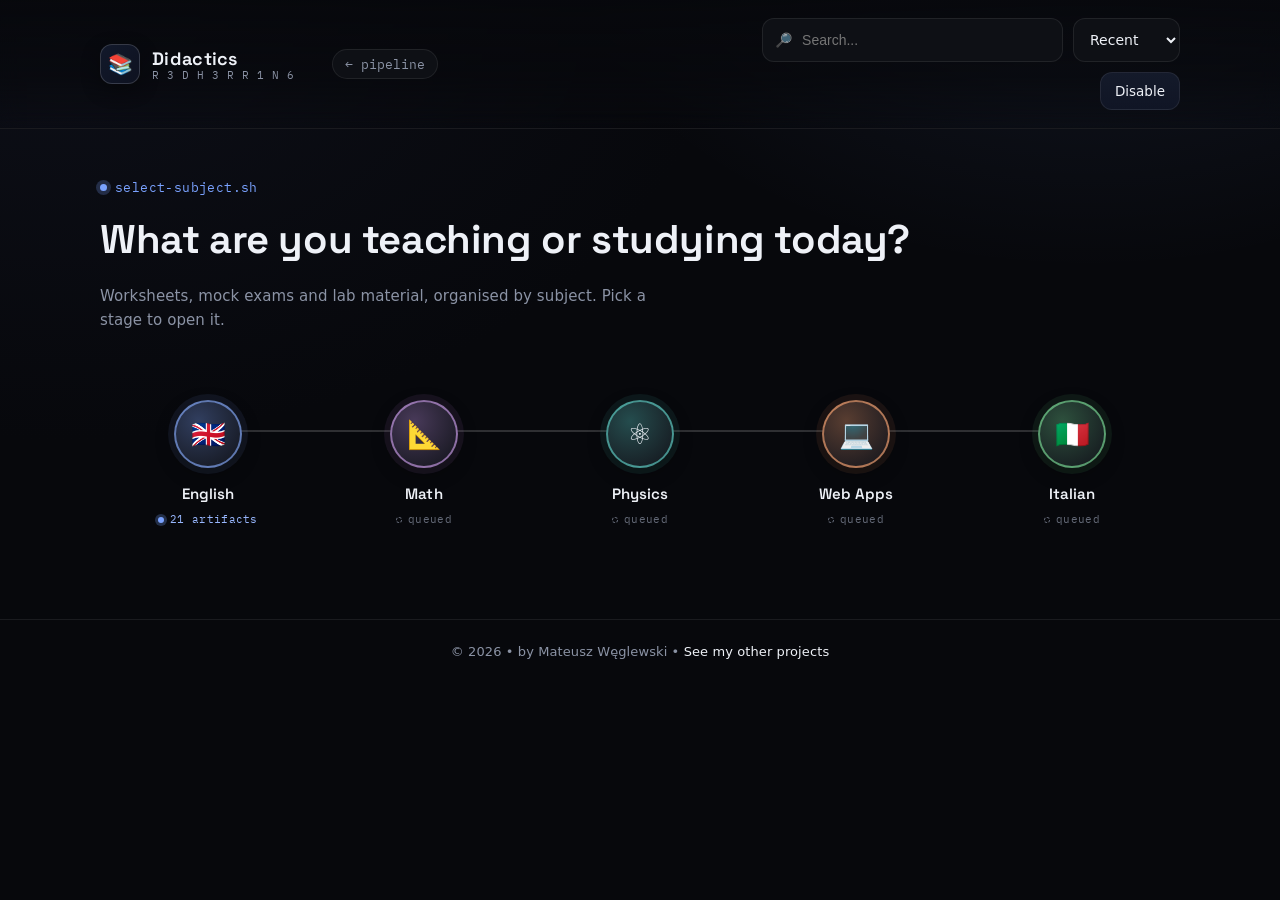
==== didactics/index.html @ 64f3c37f "Add didactics library page; fix CSS and PDF asset paths" ====
<!DOCTYPE html>
<html lang="pl">
<head>
  <meta charset="utf-8" />
  <meta name="viewport" content="width=device-width, initial-scale=1" />
  <title>Matt Weglewski's Didactics</title>
  <meta name="description" content="Matt's Didactics — teaching materials by subject" />
  <link rel="icon" href="data:image/svg+xml,<svg xmlns='http://www.w3.org/2000/svg' viewBox='0 0 100 100'><text y='0.9em' font-size='80'>📚</text></svg>">
  <link rel="stylesheet" href="css/style.css">
</head>
<body>

  <header>
    <div class="wrap">
      <div class="row">
        <button class="brand" id="brandBtn" title="Back to subjects">
          <div class="logo" aria-hidden="true">📚</div>
          <div>
            <h1>Didactics</h1>
            <small>R 3 D H 3 R R 1 N 6</small>
          </div>
        </button>

        <div class="crumb" id="crumb" hidden>
          <button class="back" id="backBtn">← pipeline</button>
          <span class="path"><b id="crumbIcon"></b> <span id="crumbName"></span></span>
        </div>

        <div class="controls" id="libraryControls" hidden>
          <div class="search input" role="search">
            <span class="icon">🔎</span>
            <input id="q" type="search" placeholder="Search..." autocomplete="off" />
          </div>
          <select id="sort">
            <option value="recent">Recent</option>
            <option value="az">Title A–Z</option>
            <option value="za">Title Z–A</option>
          </select>
          <button id="clearBtn" class="btn" title="Disable filters">Disable</button>
        </div>
        <div id="tags" class="tags" aria-label="Filter by tags"></div>
      </div>
    </div>
  </header>

  <main>
    <!-- ====== HUB VIEW — subject picker as a build pipeline ====== -->
    <section id="hubView">
      <div class="hero">
        <p class="eyebrow">select-subject.sh</p>
        <h2>What are you teaching or studying today?</h2>
        <p class="lede">Worksheets, mock exams and lab material, organised by subject. Pick a stage to open it.</p>
      </div>
      <div id="pipeline" class="pipeline" role="list"></div>
    </section>

    <!-- ====== LIBRARY VIEW ====== -->
    <section id="libraryView" hidden>
      <div class="subject-intro">
        <span class="ic" id="introIcon"></span>
        <div>
          <h2 id="introName"></h2>
          <p id="introTagline"></p>
        </div>
        <span class="status-pill" id="introStatus"></span>
      </div>
      <div id="grid" class="grid" aria-live="polite"></div>
    </section>
  </main>

  <footer>
    © <span id="year"></span> • by Mateusz Węglewski • <a class="link" href="https://github.com/mateuszweglewski" target="_blank" rel="noopener">See my other projects</a>
  </footer>

  <!-- ====== templates ====== -->
  <template id="tpl-stage">
    <div class="stage" role="listitem">
      <button class="node" type="button"></button>
      <div class="stage-label">
        <span class="stage-name"></span>
        <span class="stage-status"></span>
      </div>
    </div>
  </template>

  <template id="tpl-card">
    <article class="card" data-id="">
      <div class="cover" aria-hidden="true">
        📖
        <span class="format-badge"></span>
      </div>
      <div class="content">
        <div class="title"></div>
        <div class="meta"></div>
        <div class="actions">
          <a class="btn btn-primary link btn-read" href="#" target="_blank" rel="noopener">Open</a>
          <button class="btn btn-outline btn-info" data-action="info">Details</button>
        </div>
      </div>
    </article>
  </template>

  <!-- ====== MODAL ====== -->
  <dialog id="dlg">
    <button class="btn close" data-action="close">✕</button>
    <div class="modal">
      <div class="cover" id="dlgCover">📖</div>
      <div>
        <h2 id="dlgTitle"></h2>
        <p class="desc" id="dlgDesc"></p>
        <div class="row" style="gap:10px;margin:8px 0 14px">
          <span class="pill" id="dlgAuthor"></span>
          <span class="pill" id="dlgYear"></span>
          <span class="pill" id="dlgFormat"></span>
        </div>
        <div class="tags" id="dlgTags"></div>
        <div class="row" style="gap:10px;margin-top:14px">
          <a id="dlgOpen" class="btn btn-primary link" target="_blank" rel="noopener">Open PDF</a>
          <a id="dlgDownload" class="btn btn-outline link" download>Download</a>
        </div>
      </div>
    </div>
  </dialog>

  <script src="js/data.js"></script>
  <script src="js/app.js"></script>
</body>
</html>
---- didactics/css/style.css ----
@import url('https://fonts.googleapis.com/css2?family=Space+Grotesk:wght@500;600;700&family=IBM+Plex+Mono:wght@400;500;600&display=swap');

:root {
  --bg: #07080c;
  --bg-elev: #0e1015;
  --card: #12141b;
  --muted: #8b93a5;
  --text: #eef1f7;
  --border: rgba(255,255,255,.08);
  --border-strong: rgba(255,255,255,.16);
  --radius: 16px;
  --shadow: 0 10px 30px rgba(0,0,0,.5);
  --shadow-soft: 0 6px 18px rgba(0,0,0,.35);

  --primary: #7aa2ff;
  --accent: var(--primary);
  --ring: 0 0 0 3px color-mix(in srgb, var(--accent) 28%, transparent);

  --font-display: 'Space Grotesk', system-ui, sans-serif;
  --font-mono: 'IBM Plex Mono', ui-monospace, SFMono-Regular, Menlo, monospace;
  --font-body: system-ui, -apple-system, "Segoe UI", Roboto, Inter, Arial, sans-serif;
}

* { box-sizing: border-box; }
html, body { height: 100%; }
body {
  margin: 0;
  background:
    radial-gradient(900px 600px at 85% -10%, color-mix(in srgb, var(--accent) 10%, transparent), transparent 60%),
    radial-gradient(1200px 800px at 5% 0%, #0d0f18 0%, var(--bg) 55%) fixed;
  color: var(--text);
  font: 16px/1.6 var(--font-body);
  letter-spacing: .1px;
  transition: background .4s ease;
}

@media (prefers-reduced-motion: reduce) {
  * { animation: none !important; transition: none !important; }
}

h1, h2, h3 { font-family: var(--font-display); }

/* ====== Header ====== */
header {
  position: sticky; top: 0; z-index: 50;
  backdrop-filter: blur(10px);
  background: linear-gradient(180deg, rgba(7,8,12,.92), rgba(7,8,12,.65) 60%, rgba(7,8,12,0));
  border-bottom: 1px solid var(--border);
}
.wrap { max-width: 1120px; margin: 0 auto; padding: 18px 20px; }
.row { display: flex; gap: 12px; align-items: center; flex-wrap: wrap; }

.brand {
  display: flex; align-items: center; gap: 12px; min-width: 220px;
  cursor: pointer; background: none; border: none; padding: 0; text-align: left;
  font-family: inherit; color: inherit;
}
.brand .logo {
  width: 40px; height: 40px; display: grid; place-items: center;
  background: linear-gradient(135deg, #12192b, #0e1220);
  border: 1px solid var(--border-strong);
  border-radius: 12px; box-shadow: var(--shadow-soft);
  font-size: 20px;
}
.brand h1 { font-size: 18px; margin: 0; letter-spacing: .3px; font-weight: 650; }
.brand small { display:block; color: var(--muted); margin-top:-2px; font-size:11px; font-family: var(--font-mono); letter-spacing: .5px; }

.crumb { display: flex; align-items: center; gap: 10px; flex: 1; min-width: 220px; font-family: var(--font-mono); }
.crumb .back {
  display: inline-flex; align-items: center; gap: 6px;
  font-size: 12.5px; color: var(--muted); background: var(--bg-elev);
  border: 1px solid var(--border); border-radius: 999px;
  padding: 6px 12px; cursor: pointer; font-family: var(--font-mono);
}
.crumb .back:hover { color: var(--text); border-color: color-mix(in srgb, var(--accent) 50%, transparent); }
.crumb .path { color: var(--muted); font-size: 13px; }
.crumb .path b { color: var(--text); font-weight: 600; }

.controls { display:flex; gap:10px; flex:1; justify-content:flex-end; flex-wrap:wrap; }
.input, select, button {
  background: var(--bg-elev); color: var(--text);
  border: 1px solid var(--border); border-radius: 12px;
  padding: 10px 12px; outline: none; font-family: var(--font-body); font-size: 14px;
}
.input:focus, select:focus { box-shadow: var(--ring); border-color: color-mix(in srgb, var(--accent) 60%, transparent); }

.search { display:flex; align-items:center; gap:8px; flex:1; min-width: 220px; }
.search input { flex:1; background: transparent; border:none; color:var(--text); font-size:14px; }
.search .icon { opacity:.7; }

.btn {
  padding: 10px 14px; border-radius: 12px; border: 1px solid var(--border);
  background: linear-gradient(180deg, #141a2a, #101525);
  cursor: pointer; transition: .2s transform, .2s background, .2s border-color;
  font-size: 13.5px;
}
.btn:hover { transform: translateY(-1px); border-color: var(--border-strong); }

.tags { display:flex; gap:8px; flex-wrap:wrap; margin: 10px 0 0; font-family: var(--font-mono); }
.tag {
  font-size:11.5px; padding:6px 10px; border-radius: 999px; border:1px solid var(--border);
  background:#0f1119; color: var(--muted); cursor:pointer; user-select:none;
}
.tag.active { background: color-mix(in srgb, var(--accent) 18%, #0f1119); color: var(--text); border-color: color-mix(in srgb, var(--accent) 55%, transparent); box-shadow: var(--ring); }

main { max-width: 1120px; margin: 0 auto 90px; padding: 0 20px; }

/* ====== HUB / pipeline ====== */
.hero { padding: 44px 0 8px; }
.hero .eyebrow {
  color: var(--accent); font-size: 13px; font-family: var(--font-mono);
  letter-spacing: .4px; margin: 0 0 10px; display: inline-flex; align-items: center; gap: 8px;
}
.hero .eyebrow::before { content: ''; width: 7px; height: 7px; border-radius: 50%; background: var(--accent); box-shadow: 0 0 0 4px color-mix(in srgb, var(--accent) 22%, transparent); }
.hero h2 { margin: 0; font-size: clamp(28px, 4.4vw, 40px); letter-spacing: -.01em; font-weight: 650; }
.hero p.lede { color: var(--muted); margin: 12px 0 0; max-width: 58ch; font-size: 15px; }

.pipeline {
  display: flex; align-items: flex-start; gap: 0; margin-top: 56px;
  flex-wrap: wrap; row-gap: 44px;
}
.stage {
  position: relative; display: flex; flex-direction: column; align-items: center;
  flex: 1 1 140px; min-width: 140px; padding-top: 4px;
  animation: stageIn .5s ease both; animation-delay: calc(var(--i) * .08s);
}
@keyframes stageIn { from { opacity: 0; transform: translateY(10px); } to { opacity: 1; transform: translateY(0); } }

.stage:not(:last-child)::after {
  content: ''; position: absolute; top: 34px; left: 50%; width: 100%; height: 2px;
  background: linear-gradient(90deg, var(--border-strong), var(--border-strong));
  z-index: 0;
}
.node {
  position: relative; z-index: 1; width: 68px; height: 68px; border-radius: 50%;
  display: grid; place-items: center; font-size: 28px; cursor: pointer;
  background: radial-gradient(circle at 35% 30%, color-mix(in srgb, var(--sc) 30%, var(--card)), var(--card));
  border: 2px solid color-mix(in srgb, var(--sc) 55%, var(--border-strong));
  box-shadow: 0 0 0 6px color-mix(in srgb, var(--sc) 8%, transparent), var(--shadow-soft);
  transition: transform .2s ease, box-shadow .2s ease, border-color .2s ease;
}
.node:hover, .node:focus-visible {
  transform: translateY(-3px) scale(1.05);
  box-shadow: 0 0 0 8px color-mix(in srgb, var(--sc) 16%, transparent), 0 14px 28px rgba(0,0,0,.5);
}
.stage-label { margin-top: 14px; display: flex; flex-direction: column; align-items: center; gap: 5px; text-align: center; }
.stage-name { font-family: var(--font-display); font-weight: 600; font-size: 15px; }
.stage-status {
  font-family: var(--font-mono); font-size: 11px; letter-spacing: .3px;
  display: flex; align-items: center; gap: 6px; color: var(--muted);
}
.stage-status .dot { width: 6px; height: 6px; border-radius: 50%; background: var(--muted); flex: none; }
.stage-status.ready { color: color-mix(in srgb, var(--sc, var(--accent)) 75%, var(--text)); }
.stage-status.ready .dot { background: var(--sc, var(--accent)); box-shadow: 0 0 0 3px color-mix(in srgb, var(--sc, var(--accent)) 25%, transparent); }
.stage-status.queued { opacity: .7; }
.stage-status.queued .dot { background: transparent; border: 1px dashed var(--muted); }

@media (max-width: 720px) {
  .pipeline { flex-direction: column; align-items: stretch; gap: 30px; }
  .stage { flex-direction: row; align-items: center; gap: 16px; min-width: 0; }
  .stage:not(:last-child)::after { top: 68px; left: 34px; width: 2px; height: calc(100% + 30px); }
  .stage-label { margin-top: 0; align-items: flex-start; text-align: left; }
  .controls { justify-content: stretch; }
  .modal { grid-template-columns: 1fr; }
  .brand h1 { font-size: 16px; }
  .crumb { order: 3; width: 100%; }
}

/* ====== library subject header ====== */
.subject-intro { display:flex; align-items:center; gap:14px; margin: 40px 0 6px; flex-wrap: wrap; }
.subject-intro .ic {
  font-size: 26px; width: 50px; height: 50px; display:grid; place-items:center;
  border-radius: 13px; background: color-mix(in srgb, var(--accent) 16%, var(--card));
  border: 1px solid color-mix(in srgb, var(--accent) 40%, var(--border));
  flex: none;
}
.subject-intro h2 { margin: 0; font-size: 23px; font-weight: 650; }
.subject-intro p { margin: 2px 0 0; color: var(--muted); font-size: 13.5px; }

.status-pill {
  margin-left: auto; font-family: var(--font-mono); font-size: 11.5px;
  display: inline-flex; align-items: center; gap: 7px;
  padding: 7px 12px; border-radius: 999px; border: 1px solid var(--border);
  background: var(--bg-elev); color: var(--muted); letter-spacing: .3px;
}
.status-pill .dot { width: 6px; height: 6px; border-radius: 50%; background: var(--muted); }
.status-pill.ready { color: color-mix(in srgb, var(--accent) 80%, var(--text)); border-color: color-mix(in srgb, var(--accent) 40%, var(--border)); }
.status-pill.ready .dot { background: var(--accent); box-shadow: 0 0 0 3px color-mix(in srgb, var(--accent) 25%, transparent); }
.status-pill.queued .dot { background: transparent; border: 1px dashed var(--muted); }

/* ====== card grid ====== */
.grid { display: grid; grid-template-columns: repeat(auto-fill, minmax(240px, 1fr)); gap: 16px; margin-top: 20px; }

.card {
  position: relative; border: 1px solid var(--border); border-radius: var(--radius);
  box-shadow: var(--shadow); overflow: hidden; display: flex; flex-direction: column;
  transition: transform .25s ease, box-shadow .25s ease, border-color .25s ease;
  min-height: 260px; background: transparent;
}
.card::before {
  content: ''; position: absolute; top: 0; left: 0; right: 0; height: 3px;
  background: var(--sc, var(--accent)); opacity: .85; z-index: 2;
}
.card:hover { transform: translateY(-3px); border-color: color-mix(in srgb, var(--sc, var(--accent)) 45%, transparent); box-shadow: 0 16px 40px rgba(0,0,0,.55); }

.cover {
  position: relative; flex: none; height: 120px; min-height: 120px; max-height: 120px;
  background: linear-gradient(135deg, #182340, #0e1426);
  display: grid; place-items: center; font-size: 42px; overflow: hidden;
}
.cover img { width: 100%; height: 100%; object-fit: cover; object-position: top; display: block; transition: transform .3s ease; }
.card:hover .cover img { transform: scale(1.05); }
.format-badge {
  position: absolute; top: 8px; right: 8px; font-family: var(--font-mono); font-size: 10px;
  letter-spacing: .4px; padding: 3px 7px; border-radius: 6px;
  background: rgba(7,8,12,.65); border: 1px solid rgba(255,255,255,.16); color: var(--text);
  backdrop-filter: blur(4px);
}

.content { padding: 14px; display: flex; flex-direction: column; gap: 8px; background: var(--card); }
.title { font-weight: 640; letter-spacing:.1px; font-family: var(--font-display); font-size: 15px; }
.meta { font-size: 12px; color: var(--muted); display:flex; gap:8px; flex-wrap:wrap; font-family: var(--font-mono); }
.actions { margin-top: auto; display:flex; gap:8px; }
.pill { font-size: 12px; padding: 6px 10px; border-radius: 999px; border:1px solid var(--border); color: var(--muted); font-family: var(--font-mono); }

.link { text-decoration:none; color: var(--text); }
.btn-primary {
  background: linear-gradient(180deg, color-mix(in srgb, var(--sc, var(--accent)) 34%, #141a2a), color-mix(in srgb, var(--sc, var(--accent)) 20%, #101525));
  border-color: color-mix(in srgb, var(--sc, var(--accent)) 55%, transparent);
}
.btn-outline { background: transparent; }

/* ====== empty state ====== */
.empty-state {
  grid-column: 1 / -1; border: 1px dashed var(--border-strong); border-radius: var(--radius);
  padding: 46px 24px; text-align: center; color: var(--muted); background: var(--bg-elev);
}
.empty-state .ic { font-size: 30px; margin-bottom: 10px; }
.empty-state strong { color: var(--text); display:block; margin-bottom: 4px; font-size: 15px; font-family: var(--font-display); }

/* ====== modal ====== */
dialog {
  width: min(860px, 92vw); border: none; border-radius: 18px; padding: 0;
  background: var(--card); color: var(--text); box-shadow: var(--shadow);
}
dialog::backdrop { background: rgba(0,0,0,.6); backdrop-filter: blur(3px); }
.modal { display: grid; grid-template-columns: 240px 1fr; gap: 18px; padding: 20px; }
.modal .cover {
  background: linear-gradient(135deg, #182340, #0e1426);
  min-width: 180px; max-width: 240px; min-height: 180px; max-height: 240px;
  width: 100%; height: 100%; display: flex; align-items: center; justify-content: center;
  border-radius: 16px; overflow: hidden; margin: 0 auto;
}
.modal .cover img { width: 100%; height: 100%; object-fit: contain; object-position: center; display: block; }
.modal h2 { margin: 0; font-size: 21px; }
.modal .desc { color: var(--muted); font-size: 14px; }
.modal .row { justify-content: flex-start; }
.modal .close { position:absolute; top:12px; right:12px; }

/* ====== footer ====== */
footer { border-top: 1px solid var(--border); color: var(--muted); padding: 22px 20px; text-align:center; font-size: 13px; }

:focus-visible { outline: 2px solid color-mix(in srgb, var(--accent) 70%, white); outline-offset: 2px; }
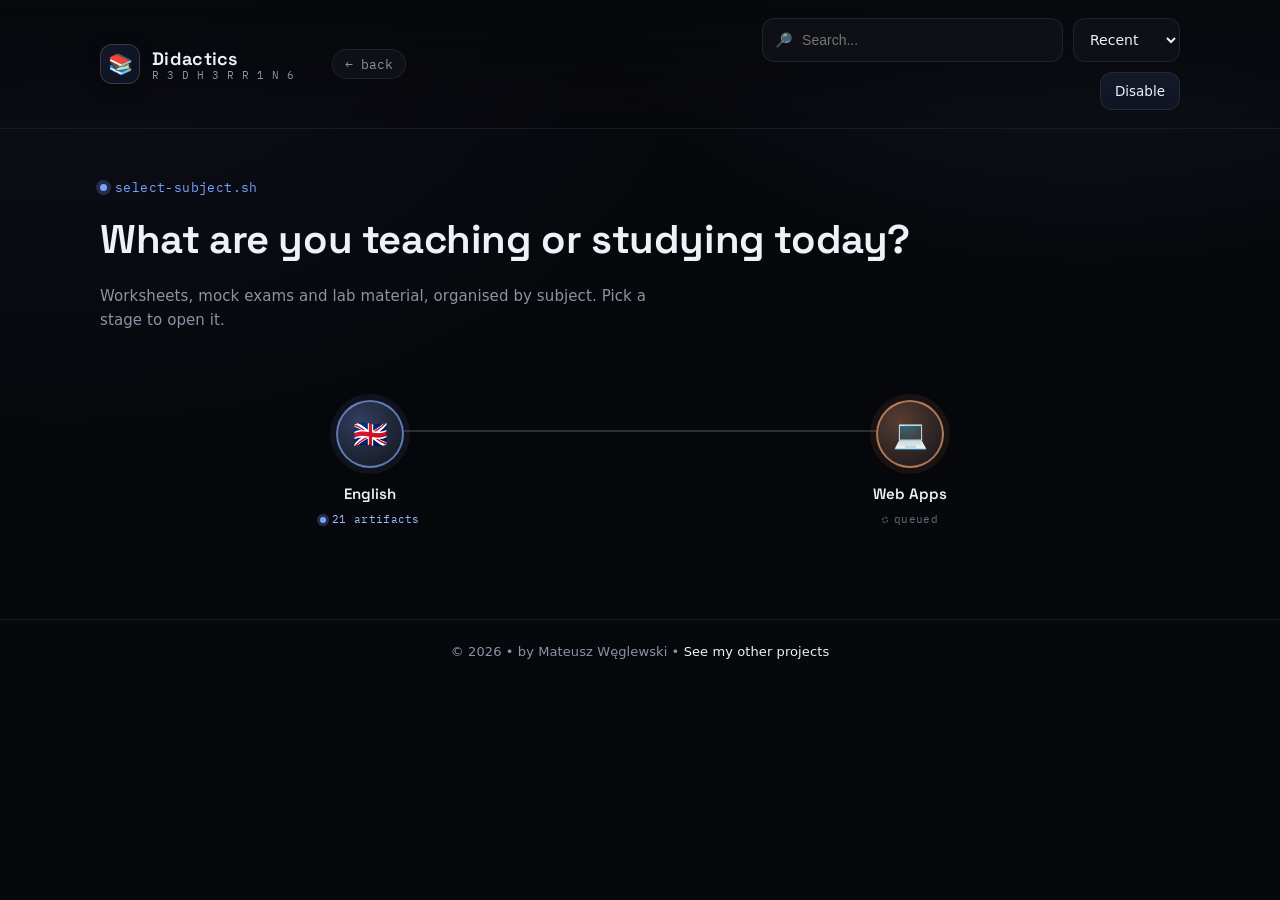
==== commit bbc72327: "Support nested categories; keep only English and Web Apps (4th/5th grade > laboratories/lectures)" ====
--- a/didactics/index.html
+++ b/didactics/index.html
@@ -22,7 +22,7 @@
         </button>
 
         <div class="crumb" id="crumb" hidden>
-          <button class="back" id="backBtn">← pipeline</button>
+          <button class="back" id="backBtn">← back</button>
           <span class="path"><b id="crumbIcon"></b> <span id="crumbName"></span></span>
         </div>
 
@@ -47,9 +47,9 @@
     <!-- ====== HUB VIEW — subject picker as a build pipeline ====== -->
     <section id="hubView">
       <div class="hero">
-        <p class="eyebrow">select-subject.sh</p>
-        <h2>What are you teaching or studying today?</h2>
-        <p class="lede">Worksheets, mock exams and lab material, organised by subject. Pick a stage to open it.</p>
+        <p class="eyebrow" id="heroEyebrow">select-subject.sh</p>
+        <h2 id="heroTitle">What are you teaching or studying today?</h2>
+        <p class="lede" id="heroLede">Worksheets, mock exams and lab material, organised by subject. Pick a stage to open it.</p>
       </div>
       <div id="pipeline" class="pipeline" role="list"></div>
     </section>
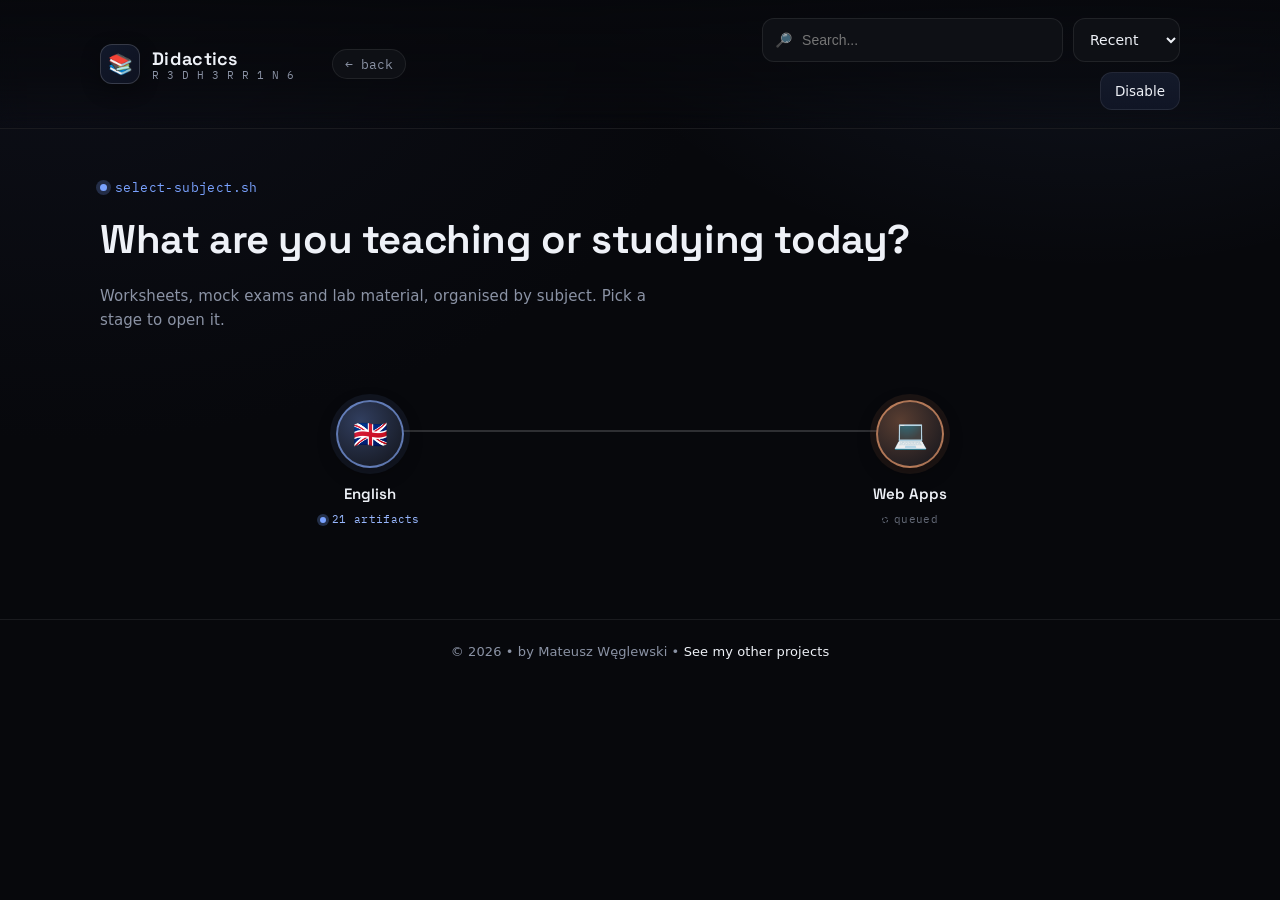
==== commit 36408001: "Enlarge header logo slightly and bump cache version" ====
--- a/didactics/index.html
+++ b/didactics/index.html
@@ -6,7 +6,7 @@
   <title>Matt Weglewski's Didactics</title>
   <meta name="description" content="Matt's Didactics — teaching materials by subject" />
   <link rel="icon" href="data:image/svg+xml,<svg xmlns='http://www.w3.org/2000/svg' viewBox='0 0 100 100'><text y='0.9em' font-size='80'>📚</text></svg>">
-  <link rel="stylesheet" href="css/style.css">
+  <link rel="stylesheet" href="css/style.css?v=4">
 </head>
 <body>
 
@@ -122,7 +122,7 @@
     </div>
   </dialog>
 
-  <script src="js/data.js"></script>
-  <script src="js/app.js"></script>
+  <script src="js/data.js?v=4"></script>
+  <script src="js/app.js?v=4"></script>
 </body>
 </html>
--- a/didactics/css/style.css
+++ b/didactics/css/style.css
@@ -127,7 +127,7 @@
 @keyframes stageIn { from { opacity: 0; transform: translateY(10px); } to { opacity: 1; transform: translateY(0); } }
 
 .stage:not(:last-child)::after {
-  content: ''; position: absolute; top: 34px; left: 50%; width: 100%; height: 2px;
+  content: ''; position: absolute; top: var(--line-top, 34px); left: 50%; width: 100%; height: 2px;
   background: linear-gradient(90deg, var(--border-strong), var(--border-strong));
   z-index: 0;
 }
@@ -138,10 +138,29 @@
   border: 2px solid color-mix(in srgb, var(--sc) 55%, var(--border-strong));
   box-shadow: 0 0 0 6px color-mix(in srgb, var(--sc) 8%, transparent), var(--shadow-soft);
   transition: transform .2s ease, box-shadow .2s ease, border-color .2s ease;
+  overflow: hidden; max-width: 260px;
 }
 .node:hover, .node:focus-visible {
   transform: translateY(-3px) scale(1.05);
   box-shadow: 0 0 0 8px color-mix(in srgb, var(--sc) 16%, transparent), 0 14px 28px rgba(0,0,0,.5);
+}
+.node.node--logo {
+  width: 188px; height: 108px; border-radius: 12px; padding: 22px;
+  background: color-mix(in srgb, var(--sc) 10%, var(--card));
+  box-shadow: 0 0 0 6px color-mix(in srgb, var(--sc) 6%, transparent), var(--shadow-soft);
+}
+.node.node--logo:hover, .node.node--logo:focus-visible {
+  box-shadow: 0 0 0 8px color-mix(in srgb, var(--sc) 12%, transparent), 0 14px 28px rgba(0,0,0,.5);
+}
+.node-logo {
+  width: 100%; height: 100%; object-fit: contain; display: block;
+}
+.ic-logo {
+  width: 100%; height: 100%; object-fit: contain; display: block;
+}
+.subject-intro .ic.ic--logo {
+  width: 108px; height: 48px; min-width: 0; max-width: none; padding: 0;
+  background: transparent; border: none;
 }
 .stage-label { margin-top: 14px; display: flex; flex-direction: column; align-items: center; gap: 5px; text-align: center; }
 .stage-name { font-family: var(--font-display); font-weight: 600; font-size: 15px; }
@@ -172,7 +191,7 @@
   font-size: 26px; width: 50px; height: 50px; display:grid; place-items:center;
   border-radius: 13px; background: color-mix(in srgb, var(--accent) 16%, var(--card));
   border: 1px solid color-mix(in srgb, var(--accent) 40%, var(--border));
-  flex: none;
+  flex: none; overflow: hidden; max-width: 220px;
 }
 .subject-intro h2 { margin: 0; font-size: 23px; font-weight: 650; }
 .subject-intro p { margin: 2px 0 0; color: var(--muted); font-size: 13.5px; }
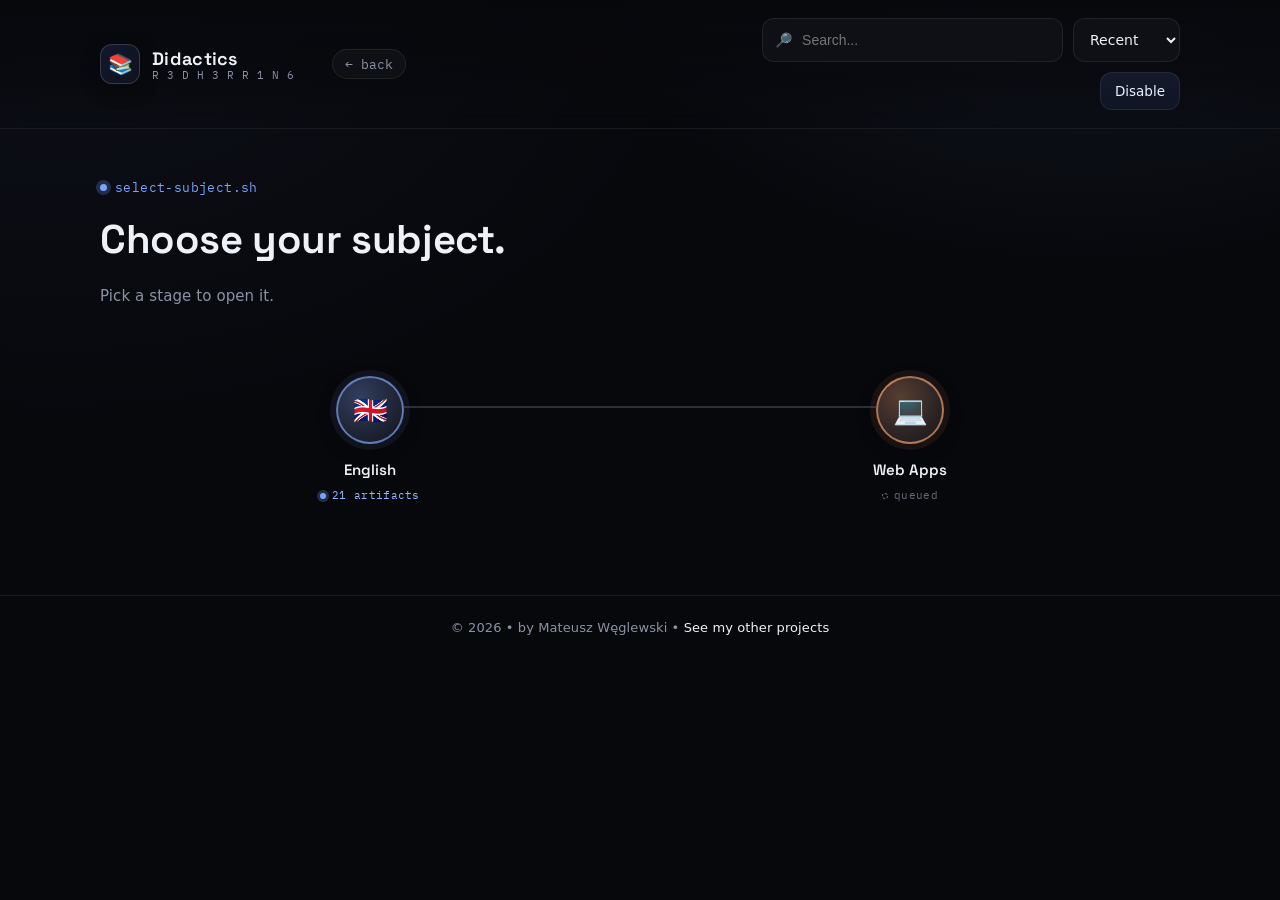
==== commit fbe33aec: "Tweak hub copy, meta description and Web Apps tagline" ====
--- a/didactics/index.html
+++ b/didactics/index.html
@@ -4,7 +4,7 @@
   <meta charset="utf-8" />
   <meta name="viewport" content="width=device-width, initial-scale=1" />
   <title>Matt Weglewski's Didactics</title>
-  <meta name="description" content="Matt's Didactics — teaching materials by subject" />
+  <meta name="description" content="Matt's Didactics - materials by subject" />
   <link rel="icon" href="data:image/svg+xml,<svg xmlns='http://www.w3.org/2000/svg' viewBox='0 0 100 100'><text y='0.9em' font-size='80'>📚</text></svg>">
   <link rel="stylesheet" href="css/style.css?v=4">
 </head>
@@ -48,7 +48,7 @@
     <section id="hubView">
       <div class="hero">
         <p class="eyebrow" id="heroEyebrow">select-subject.sh</p>
-        <h2 id="heroTitle">What are you teaching or studying today?</h2>
+        <h2 id="heroTitle">Choose your subject.?</h2>
         <p class="lede" id="heroLede">Worksheets, mock exams and lab material, organised by subject. Pick a stage to open it.</p>
       </div>
       <div id="pipeline" class="pipeline" role="list"></div>
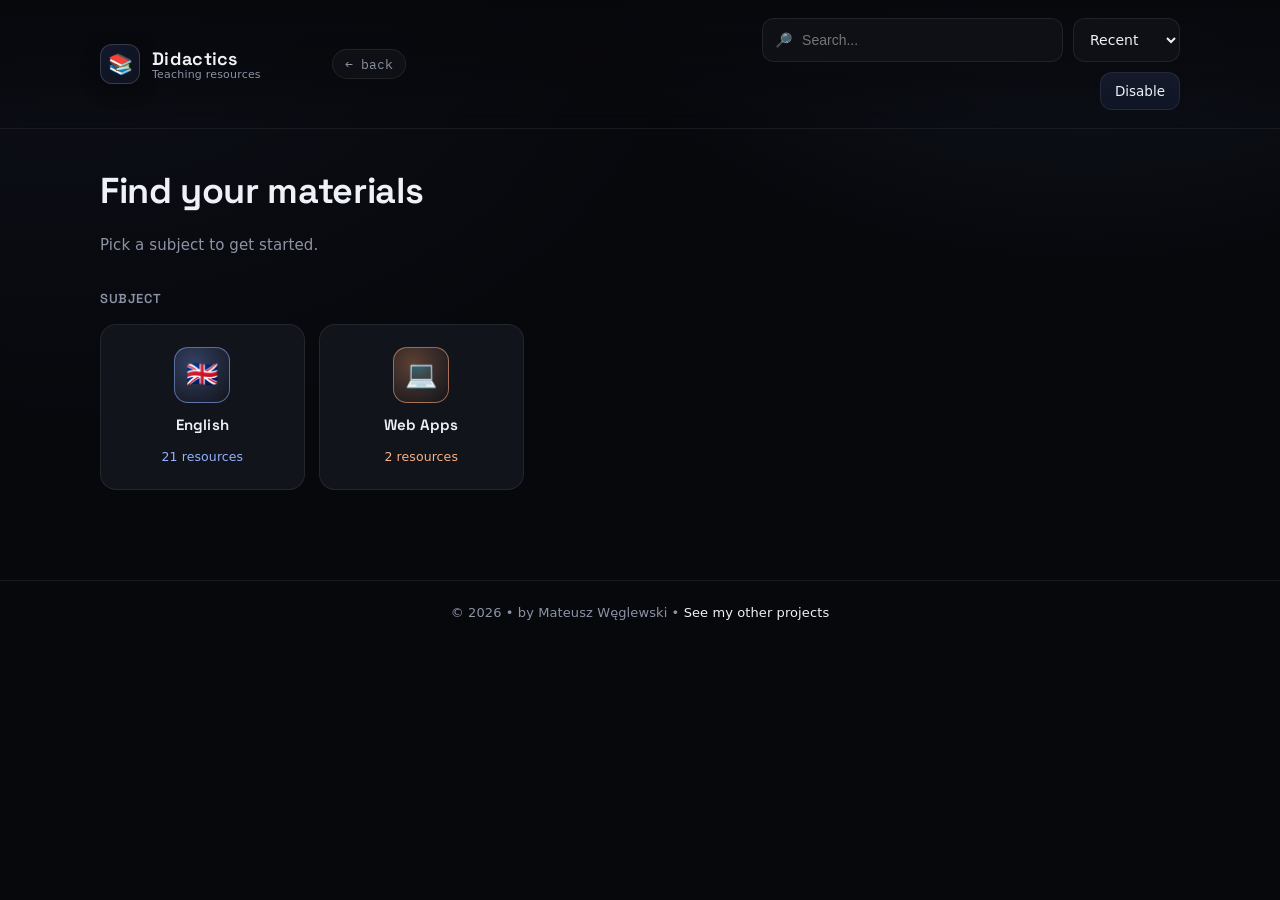
==== commit 1bf1b8ee: "meow" ====
--- a/didactics/index.html
+++ b/didactics/index.html
@@ -6,7 +6,7 @@
   <title>Matt Weglewski's Didactics</title>
   <meta name="description" content="Matt's Didactics - materials by subject" />
   <link rel="icon" href="data:image/svg+xml,<svg xmlns='http://www.w3.org/2000/svg' viewBox='0 0 100 100'><text y='0.9em' font-size='80'>📚</text></svg>">
-  <link rel="stylesheet" href="css/style.css?v=4">
+  <link rel="stylesheet" href="css/style.css?v=10">
 </head>
 <body>
 
@@ -17,7 +17,7 @@
           <div class="logo" aria-hidden="true">📚</div>
           <div>
             <h1>Didactics</h1>
-            <small>R 3 D H 3 R R 1 N 6</small>
+            <small>Teaching resources</small>
           </div>
         </button>
 
@@ -44,14 +44,13 @@
   </header>
 
   <main>
-    <!-- ====== HUB VIEW — subject picker as a build pipeline ====== -->
-    <section id="hubView">
+    <!-- ====== PICKER VIEW — subject, then class, then category, all revealed on one page ====== -->
+    <section id="pickerView">
       <div class="hero">
-        <p class="eyebrow" id="heroEyebrow">select-subject.sh</p>
-        <h2 id="heroTitle">Choose your subject.?</h2>
-        <p class="lede" id="heroLede">Worksheets, mock exams and lab material, organised by subject. Pick a stage to open it.</p>
+        <h2 id="pickerHeading">Find your materials</h2>
+        <p class="lede" id="pickerLede">Pick a subject to get started.</p>
       </div>
-      <div id="pipeline" class="pipeline" role="list"></div>
+      <div id="steps" class="steps"></div>
     </section>
 
     <!-- ====== LIBRARY VIEW ====== -->
@@ -73,14 +72,12 @@
   </footer>
 
   <!-- ====== templates ====== -->
-  <template id="tpl-stage">
-    <div class="stage" role="listitem">
-      <button class="node" type="button"></button>
-      <div class="stage-label">
-        <span class="stage-name"></span>
-        <span class="stage-status"></span>
-      </div>
-    </div>
+  <template id="tpl-option">
+    <a class="option-card" href="/">
+      <span class="option-icon"></span>
+      <span class="option-name"></span>
+      <span class="option-status"></span>
+    </a>
   </template>
 
   <template id="tpl-card">
@@ -122,7 +119,7 @@
     </div>
   </dialog>
 
-  <script src="js/data.js?v=4"></script>
-  <script src="js/app.js?v=4"></script>
+  <script src="js/data.js?v=10"></script>
+  <script src="js/app.js?v=10"></script>
 </body>
 </html>
--- a/didactics/css/style.css
+++ b/didactics/css/style.css
@@ -63,7 +63,7 @@
   font-size: 20px;
 }
 .brand h1 { font-size: 18px; margin: 0; letter-spacing: .3px; font-weight: 650; }
-.brand small { display:block; color: var(--muted); margin-top:-2px; font-size:11px; font-family: var(--font-mono); letter-spacing: .5px; }
+.brand small { display:block; color: var(--muted); margin-top:-2px; font-size:11px; font-family: var(--font-body); letter-spacing: .2px; }
 
 .crumb { display: flex; align-items: center; gap: 10px; flex: 1; min-width: 220px; font-family: var(--font-mono); }
 .crumb .back {
@@ -105,80 +105,75 @@
 
 main { max-width: 1120px; margin: 0 auto 90px; padding: 0 20px; }
 
-/* ====== HUB / pipeline ====== */
-.hero { padding: 44px 0 8px; }
-.hero .eyebrow {
-  color: var(--accent); font-size: 13px; font-family: var(--font-mono);
-  letter-spacing: .4px; margin: 0 0 10px; display: inline-flex; align-items: center; gap: 8px;
-}
-.hero .eyebrow::before { content: ''; width: 7px; height: 7px; border-radius: 50%; background: var(--accent); box-shadow: 0 0 0 4px color-mix(in srgb, var(--accent) 22%, transparent); }
-.hero h2 { margin: 0; font-size: clamp(28px, 4.4vw, 40px); letter-spacing: -.01em; font-weight: 650; }
+/* ====== PICKER — subject / class / category steps ====== */
+.hero { padding: 34px 0 6px; }
+.hero h2 { margin: 0; font-size: clamp(26px, 4vw, 36px); letter-spacing: -.01em; font-weight: 650; }
 .hero p.lede { color: var(--muted); margin: 12px 0 0; max-width: 58ch; font-size: 15px; }
 
-.pipeline {
-  display: flex; align-items: flex-start; gap: 0; margin-top: 56px;
-  flex-wrap: wrap; row-gap: 44px;
-}
-.stage {
-  position: relative; display: flex; flex-direction: column; align-items: center;
-  flex: 1 1 140px; min-width: 140px; padding-top: 4px;
-  animation: stageIn .5s ease both; animation-delay: calc(var(--i) * .08s);
-}
-@keyframes stageIn { from { opacity: 0; transform: translateY(10px); } to { opacity: 1; transform: translateY(0); } }
-
-.stage:not(:last-child)::after {
-  content: ''; position: absolute; top: var(--line-top, 34px); left: 50%; width: 100%; height: 2px;
-  background: linear-gradient(90deg, var(--border-strong), var(--border-strong));
-  z-index: 0;
-}
-.node {
-  position: relative; z-index: 1; width: 68px; height: 68px; border-radius: 50%;
-  display: grid; place-items: center; font-size: 28px; cursor: pointer;
-  background: radial-gradient(circle at 35% 30%, color-mix(in srgb, var(--sc) 30%, var(--card)), var(--card));
-  border: 2px solid color-mix(in srgb, var(--sc) 55%, var(--border-strong));
-  box-shadow: 0 0 0 6px color-mix(in srgb, var(--sc) 8%, transparent), var(--shadow-soft);
-  transition: transform .2s ease, box-shadow .2s ease, border-color .2s ease;
-  overflow: hidden; max-width: 260px;
-}
-.node:hover, .node:focus-visible {
-  transform: translateY(-3px) scale(1.05);
-  box-shadow: 0 0 0 8px color-mix(in srgb, var(--sc) 16%, transparent), 0 14px 28px rgba(0,0,0,.5);
-}
-.node.node--logo {
-  width: 188px; height: 108px; border-radius: 12px; padding: 22px;
+.steps { margin-top: 8px; }
+.step { margin-top: 36px; }
+.step:first-child { margin-top: 26px; }
+.step-title {
+  font-family: var(--font-display); font-size: 13px; text-transform: uppercase;
+  letter-spacing: .6px; color: var(--muted); margin: 0 0 14px; font-weight: 600;
+}
+
+.option-grid { display: grid; grid-template-columns: repeat(auto-fill, minmax(170px, 1fr)); gap: 14px; }
+
+.option-card, .option-card:visited {
+  display: flex; flex-direction: column; align-items: center; gap: 10px;
+  padding: 22px 16px; border-radius: var(--radius);
+  border: 1px solid var(--border); background: var(--card);
+  cursor: pointer; text-align: center; text-decoration: none; font: inherit; color: inherit;
+  transition: transform .2s ease, border-color .2s ease, box-shadow .2s ease, background .2s ease;
+  animation: optionIn .4s ease both; animation-delay: calc(var(--i, 0) * .05s);
+}
+@keyframes optionIn { from { opacity: 0; transform: translateY(8px); } to { opacity: 1; transform: translateY(0); } }
+
+.option-card:hover, .option-card:focus-visible {
+  transform: translateY(-3px);
+  border-color: color-mix(in srgb, var(--sc) 55%, var(--border-strong));
+  box-shadow: var(--shadow-soft);
+}
+.option-card.selected {
+  border-color: var(--sc);
+  background: color-mix(in srgb, var(--sc) 12%, var(--card));
+  box-shadow: 0 0 0 3px color-mix(in srgb, var(--sc) 25%, transparent);
+}
+
+.option-icon {
+  width: 56px; height: 56px; border-radius: 14px; flex: none;
+  display: grid; place-items: center; font-size: 26px; overflow: hidden;
+  background: radial-gradient(circle at 35% 30%, color-mix(in srgb, var(--sc) 32%, var(--card)), var(--card));
+  border: 1px solid color-mix(in srgb, var(--sc) 45%, var(--border-strong));
+}
+.option-icon.ic--logo {
+  position: relative;
+  width: 100%; height: 60px; border-radius: 10px;
   background: color-mix(in srgb, var(--sc) 10%, var(--card));
-  box-shadow: 0 0 0 6px color-mix(in srgb, var(--sc) 6%, transparent), var(--shadow-soft);
-}
-.node.node--logo:hover, .node.node--logo:focus-visible {
-  box-shadow: 0 0 0 8px color-mix(in srgb, var(--sc) 12%, transparent), 0 14px 28px rgba(0,0,0,.5);
-}
-.node-logo {
-  width: 100%; height: 100%; object-fit: contain; display: block;
-}
+}
+
+.option-name { font-family: var(--font-display); font-weight: 640; font-size: 15px; }
+.option-status { font-size: 12.5px; color: var(--muted); }
+.option-status.ready { color: color-mix(in srgb, var(--sc) 78%, var(--text)); }
+
+/* Absolute + explicit calc() width/height (not plain 100%) so object-fit
+   sizes the logo against a box that's always definite, even inside
+   grid/flex parents where a percentage height on a static child can
+   silently fall back to "auto" and let the image render at natural size. */
 .ic-logo {
-  width: 100%; height: 100%; object-fit: contain; display: block;
+  position: absolute; top: 8px; left: 8px;
+  width: calc(100% - 16px); height: calc(100% - 16px);
+  object-fit: contain; display: block;
 }
 .subject-intro .ic.ic--logo {
-  width: 108px; height: 48px; min-width: 0; max-width: none; padding: 0;
+  position: relative;
+  width: 108px; height: 48px; min-width: 0; max-width: none;
   background: transparent; border: none;
 }
-.stage-label { margin-top: 14px; display: flex; flex-direction: column; align-items: center; gap: 5px; text-align: center; }
-.stage-name { font-family: var(--font-display); font-weight: 600; font-size: 15px; }
-.stage-status {
-  font-family: var(--font-mono); font-size: 11px; letter-spacing: .3px;
-  display: flex; align-items: center; gap: 6px; color: var(--muted);
-}
-.stage-status .dot { width: 6px; height: 6px; border-radius: 50%; background: var(--muted); flex: none; }
-.stage-status.ready { color: color-mix(in srgb, var(--sc, var(--accent)) 75%, var(--text)); }
-.stage-status.ready .dot { background: var(--sc, var(--accent)); box-shadow: 0 0 0 3px color-mix(in srgb, var(--sc, var(--accent)) 25%, transparent); }
-.stage-status.queued { opacity: .7; }
-.stage-status.queued .dot { background: transparent; border: 1px dashed var(--muted); }
+.subject-intro .ic.ic--logo .ic-logo { top: 0; left: 0; width: 100%; height: 100%; }
 
 @media (max-width: 720px) {
-  .pipeline { flex-direction: column; align-items: stretch; gap: 30px; }
-  .stage { flex-direction: row; align-items: center; gap: 16px; min-width: 0; }
-  .stage:not(:last-child)::after { top: 68px; left: 34px; width: 2px; height: calc(100% + 30px); }
-  .stage-label { margin-top: 0; align-items: flex-start; text-align: left; }
   .controls { justify-content: stretch; }
   .modal { grid-template-columns: 1fr; }
   .brand h1 { font-size: 16px; }
@@ -229,6 +224,19 @@
 }
 .cover img { width: 100%; height: 100%; object-fit: cover; object-position: top; display: block; transition: transform .3s ease; }
 .card:hover .cover img { transform: scale(1.05); }
+
+/* Category-logo fallback cover (no per-item photo): show the full mark,
+   centered, rather than cropping it like a photo. Absolute + calc() width/
+   height (not a plain percentage) so it sizes correctly inside this grid
+   layout — see the same fix on .ic-logo for why a percentage falls back
+   to the image's natural size here. */
+.cover.cover-logo { background: color-mix(in srgb, var(--sc, var(--accent)) 16%, #0e1426); }
+.cover.cover-logo img {
+  position: absolute; top: 16px; left: 16px;
+  width: calc(100% - 32px); height: calc(100% - 32px);
+  object-fit: contain; object-position: center;
+}
+.card:hover .cover.cover-logo img { transform: none; }
 .format-badge {
   position: absolute; top: 8px; right: 8px; font-family: var(--font-mono); font-size: 10px;
   letter-spacing: .4px; padding: 3px 7px; border-radius: 6px;
